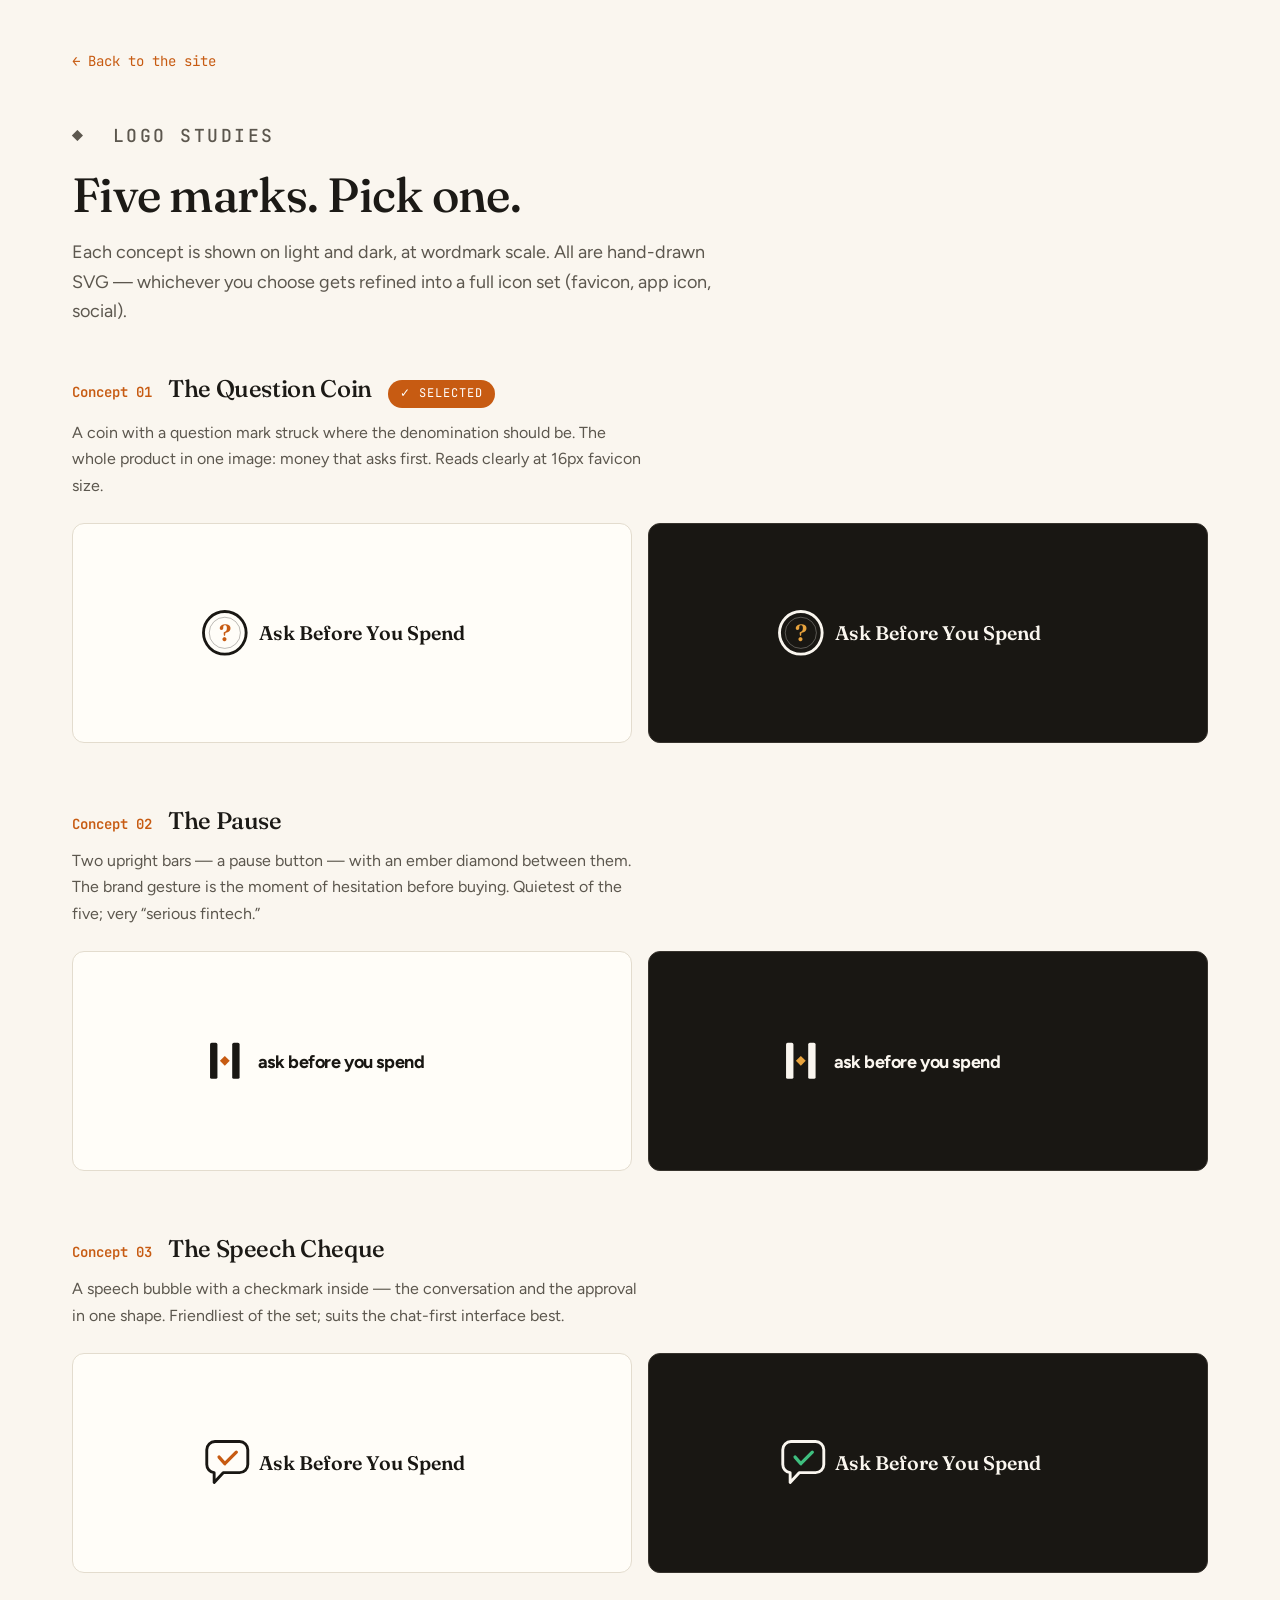
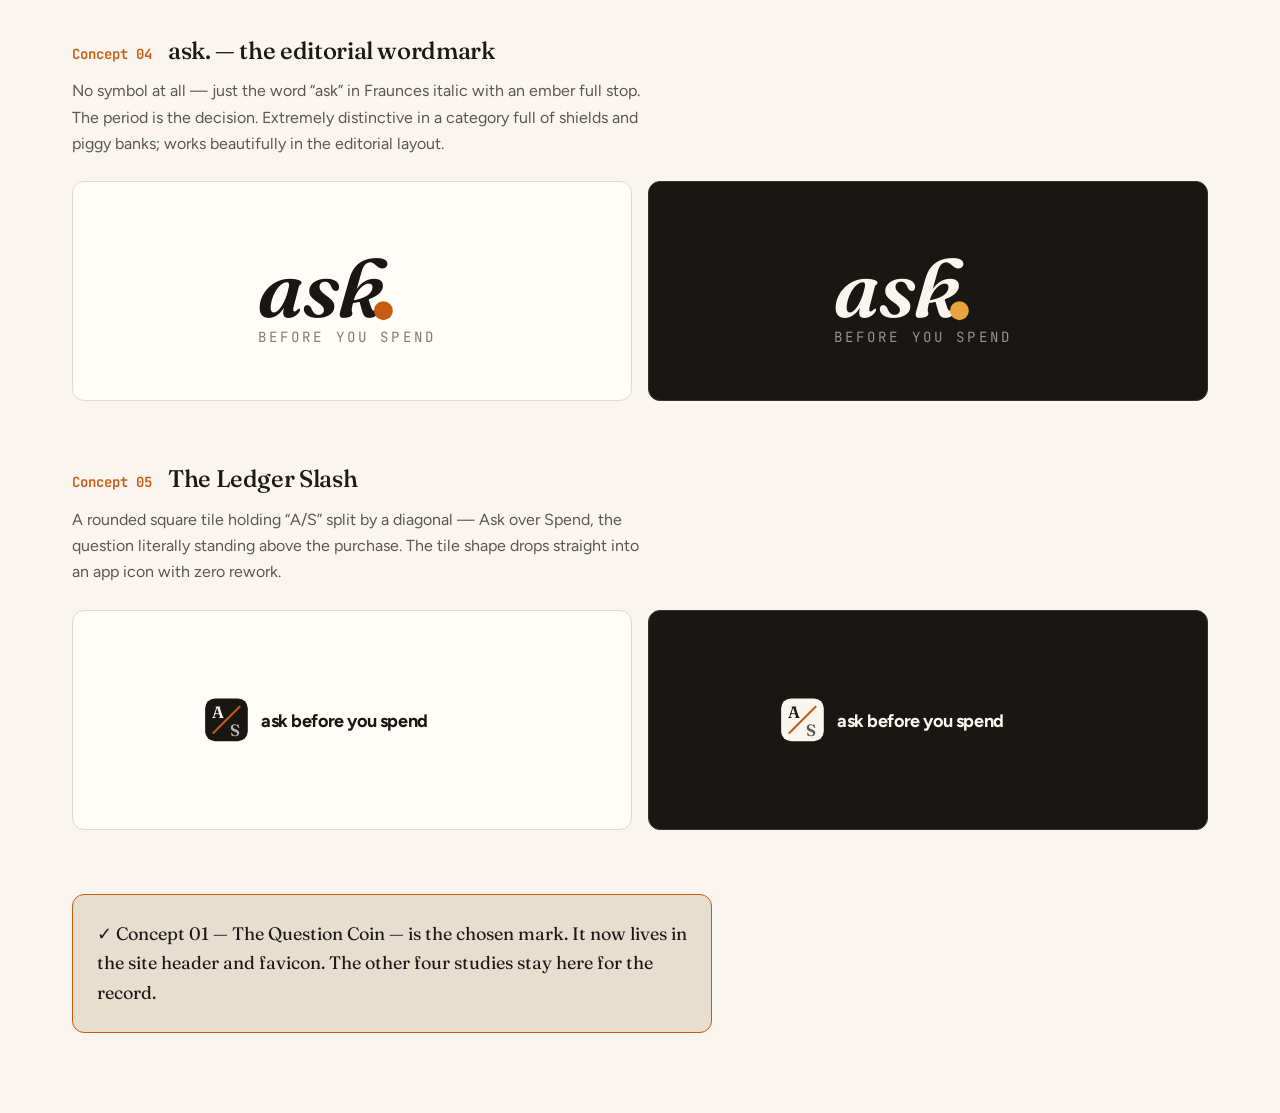
==== logos.html @ 17b13f68 "Initial release: Ask Before You Spend landing site - index.html: landing page with live 'Can I affor" ====
<!DOCTYPE html>
<html lang="en">
<head>
  <meta charset="UTF-8">
  <meta name="viewport" content="width=device-width, initial-scale=1.0">
  <title>Logo Studies — Ask Before You Spend</title>
  <meta name="description" content="Five logo concepts for Ask Before You Spend. Pick your favourite.">
  <link rel="icon" href="data:image/svg+xml,%3Csvg xmlns='http://www.w3.org/2000/svg' viewBox='0 0 32 32'%3E%3Ccircle cx='16' cy='16' r='15' fill='%23191713'/%3E%3Ccircle cx='16' cy='16' r='10.5' fill='none' stroke='%23FAF6EF' stroke-opacity='0.4'/%3E%3Ctext x='16' y='22.5' font-family='Georgia,serif' font-size='17' font-weight='600' fill='%23E8A33D' text-anchor='middle'%3E%3F%3C/text%3E%3C/svg%3E">
  <link rel="preconnect" href="https://fonts.googleapis.com">
  <link rel="preconnect" href="https://fonts.gstatic.com" crossorigin>
  <link href="https://fonts.googleapis.com/css2?family=Fraunces:opsz,wght@9..144,400;9..144,500;9..144,600&family=Figtree:wght@400;500;600;700&family=JetBrains+Mono:wght@400;500;600&display=swap" rel="stylesheet">
  <link rel="stylesheet" href="css/styles.css">
  <style>
    /* page-local styles for the logo sheet */
    .logo-page { padding: var(--space-12) 0 var(--space-20); }
    .logo-page-head { max-width: 640px; margin-bottom: var(--space-12); }
    .logo-page-head h1 { font-size: var(--text-4xl); margin-top: var(--space-4); }
    @media (min-width: 768px) { .logo-page-head h1 { font-size: var(--text-5xl); } }
    .logo-page-head p { color: var(--text-secondary); margin-top: var(--space-4); font-size: var(--text-lg); }

    .concept { margin-bottom: var(--space-16); }
    .concept-head {
      display: flex; align-items: baseline; gap: var(--space-4);
      margin-bottom: var(--space-3); flex-wrap: wrap;
    }
    .concept-num {
      font-family: var(--font-mono); font-size: var(--text-sm);
      color: var(--accent); font-weight: 600;
    }
    .concept-head h2 { font-size: var(--text-2xl); }
    .concept-why { color: var(--text-secondary); max-width: 58ch; margin-bottom: var(--space-6); }

    .tiles { display: grid; gap: var(--space-4); }
    @media (min-width: 700px) { .tiles { grid-template-columns: 1fr 1fr; } }
    .tile {
      border-radius: 12px; border: 1px solid var(--border);
      display: grid; place-items: center;
      min-height: 220px; padding: var(--space-8);
    }
    .tile-light { background: #FFFDF8; color: var(--ink); }
    .tile-dark  { background: var(--ink); color: var(--cream); border-color: var(--border-ink); }
    .tile svg { width: min(320px, 100%); height: auto; }

    .pick-note {
      background: var(--accent-soft); border: 1px solid var(--accent);
      border-radius: 12px; padding: var(--space-6);
      font-family: var(--font-display); font-size: var(--text-lg);
      max-width: 640px;
    }
    .back-link {
      display: inline-block; margin-bottom: var(--space-8);
      font-family: var(--font-mono); font-size: var(--text-sm);
      color: var(--accent); text-decoration: none;
    }
    .back-link:hover { text-decoration: underline; }
    .selected-badge {
      font-family: var(--font-mono); font-size: var(--text-xs);
      letter-spacing: 0.08em; text-transform: uppercase;
      background: var(--accent); color: #fff;
      padding: 4px 12px; border-radius: 999px;
    }
  </style>
</head>
<body>

  <main class="section-cream logo-page">
    <div class="container">
      <a class="back-link" href="index.html">← Back to the site</a>

      <header class="logo-page-head">
        <p class="eyebrow">◆&nbsp;&nbsp;Logo studies</p>
        <h1>Five marks. Pick one.</h1>
        <p>Each concept is shown on light and dark, at wordmark scale. All are hand-drawn SVG — whichever you choose gets refined into a full icon set (favicon, app icon, social).</p>
      </header>

      <!-- ================ CONCEPT 1 ================ -->
      <section class="concept">
        <div class="concept-head">
          <span class="concept-num">Concept 01</span>
          <h2>The Question Coin</h2>
          <span class="selected-badge">✓ Selected</span>
        </div>
        <p class="concept-why">A coin with a question mark struck where the denomination should be. The whole product in one image: money that asks first. Reads clearly at 16px favicon size.</p>
        <div class="tiles">
          <div class="tile tile-light">
            <svg viewBox="0 0 390 80" xmlns="http://www.w3.org/2000/svg" role="img" aria-label="Question Coin logo, light version">
              <circle cx="40" cy="40" r="26" fill="none" stroke="currentColor" stroke-width="3.5"/>
              <circle cx="40" cy="40" r="19" fill="none" stroke="currentColor" stroke-width="1" opacity="0.35"/>
              <text x="40" y="50" font-family="Fraunces, Georgia, serif" font-size="28" font-weight="600" fill="#C75B12" text-anchor="middle">?</text>
              <text x="82" y="49" font-family="Fraunces, Georgia, serif" font-size="24" font-weight="600" fill="currentColor">Ask Before You Spend</text>
            </svg>
          </div>
          <div class="tile tile-dark">
            <svg viewBox="0 0 390 80" xmlns="http://www.w3.org/2000/svg" role="img" aria-label="Question Coin logo, dark version">
              <circle cx="40" cy="40" r="26" fill="none" stroke="currentColor" stroke-width="3.5"/>
              <circle cx="40" cy="40" r="19" fill="none" stroke="currentColor" stroke-width="1" opacity="0.35"/>
              <text x="40" y="50" font-family="Fraunces, Georgia, serif" font-size="28" font-weight="600" fill="#E8A33D" text-anchor="middle">?</text>
              <text x="82" y="49" font-family="Fraunces, Georgia, serif" font-size="24" font-weight="600" fill="currentColor">Ask Before You Spend</text>
            </svg>
          </div>
        </div>
      </section>

      <!-- ================ CONCEPT 2 ================ -->
      <section class="concept">
        <div class="concept-head">
          <span class="concept-num">Concept 02</span>
          <h2>The Pause</h2>
        </div>
        <p class="concept-why">Two upright bars — a pause button — with an ember diamond between them. The brand gesture is the moment of hesitation before buying. Quietest of the five; very “serious fintech.”</p>
        <div class="tiles">
          <div class="tile tile-light">
            <svg viewBox="0 0 390 80" xmlns="http://www.w3.org/2000/svg" role="img" aria-label="Pause logo, light version">
              <rect x="22" y="18" width="9" height="44" rx="2" fill="currentColor"/>
              <rect x="49" y="18" width="9" height="44" rx="2" fill="currentColor"/>
              <path d="M40 34 L46 40 L40 46 L34 40 Z" fill="#C75B12"/>
              <text x="80" y="49" font-family="Figtree, sans-serif" font-size="22" font-weight="700" letter-spacing="-0.5" fill="currentColor">ask before you spend</text>
            </svg>
          </div>
          <div class="tile tile-dark">
            <svg viewBox="0 0 390 80" xmlns="http://www.w3.org/2000/svg" role="img" aria-label="Pause logo, dark version">
              <rect x="22" y="18" width="9" height="44" rx="2" fill="currentColor"/>
              <rect x="49" y="18" width="9" height="44" rx="2" fill="currentColor"/>
              <path d="M40 34 L46 40 L40 46 L34 40 Z" fill="#E8A33D"/>
              <text x="80" y="49" font-family="Figtree, sans-serif" font-size="22" font-weight="700" letter-spacing="-0.5" fill="currentColor">ask before you spend</text>
            </svg>
          </div>
        </div>
      </section>

      <!-- ================ CONCEPT 3 ================ -->
      <section class="concept">
        <div class="concept-head">
          <span class="concept-num">Concept 03</span>
          <h2>The Speech Cheque</h2>
        </div>
        <p class="concept-why">A speech bubble with a checkmark inside — the conversation and the approval in one shape. Friendliest of the set; suits the chat-first interface best.</p>
        <div class="tiles">
          <div class="tile tile-light">
            <svg viewBox="0 0 390 80" xmlns="http://www.w3.org/2000/svg" role="img" aria-label="Speech Cheque logo, light version">
              <path d="M18 24 a10 10 0 0 1 10-10 h30 a10 10 0 0 1 10 10 v18 a10 10 0 0 1 -10 10 h-20 l-11 12 v-12 h0 a10 10 0 0 1 -9-10 z" fill="none" stroke="currentColor" stroke-width="3.5" stroke-linejoin="round"/>
              <path d="M33 33 l7 8 l14 -14" fill="none" stroke="#C75B12" stroke-width="4" stroke-linecap="round" stroke-linejoin="round"/>
              <text x="82" y="49" font-family="Fraunces, Georgia, serif" font-size="24" font-weight="600" fill="currentColor">Ask Before You Spend</text>
            </svg>
          </div>
          <div class="tile tile-dark">
            <svg viewBox="0 0 390 80" xmlns="http://www.w3.org/2000/svg" role="img" aria-label="Speech Cheque logo, dark version">
              <path d="M18 24 a10 10 0 0 1 10-10 h30 a10 10 0 0 1 10 10 v18 a10 10 0 0 1 -10 10 h-20 l-11 12 v-12 h0 a10 10 0 0 1 -9-10 z" fill="none" stroke="currentColor" stroke-width="3.5" stroke-linejoin="round"/>
              <path d="M33 33 l7 8 l14 -14" fill="none" stroke="#3FBF7F" stroke-width="4" stroke-linecap="round" stroke-linejoin="round"/>
              <text x="82" y="49" font-family="Fraunces, Georgia, serif" font-size="24" font-weight="600" fill="currentColor">Ask Before You Spend</text>
            </svg>
          </div>
        </div>
      </section>

      <!-- ================ CONCEPT 4 ================ -->
      <section class="concept">
        <div class="concept-head">
          <span class="concept-num">Concept 04</span>
          <h2>ask. — the editorial wordmark</h2>
        </div>
        <p class="concept-why">No symbol at all — just the word “ask” in Fraunces italic with an ember full stop. The period is the decision. Extremely distinctive in a category full of shields and piggy banks; works beautifully in the editorial layout.</p>
        <div class="tiles">
          <div class="tile tile-light">
            <svg viewBox="95 0 140 80" style="width:min(220px,100%)" xmlns="http://www.w3.org/2000/svg" role="img" aria-label="ask. wordmark, light version">
              <text x="105" y="56" font-family="Fraunces, Georgia, serif" font-size="52" font-weight="600" font-style="italic" fill="currentColor">ask</text>
              <circle cx="185" cy="52" r="6" fill="#C75B12"/>
              <text x="105" y="72" font-family="JetBrains Mono, monospace" font-size="9" letter-spacing="2" fill="currentColor" opacity="0.55">BEFORE YOU SPEND</text>
            </svg>
          </div>
          <div class="tile tile-dark">
            <svg viewBox="95 0 140 80" style="width:min(220px,100%)" xmlns="http://www.w3.org/2000/svg" role="img" aria-label="ask. wordmark, dark version">
              <text x="105" y="56" font-family="Fraunces, Georgia, serif" font-size="52" font-weight="600" font-style="italic" fill="currentColor">ask</text>
              <circle cx="185" cy="52" r="6" fill="#E8A33D"/>
              <text x="105" y="72" font-family="JetBrains Mono, monospace" font-size="9" letter-spacing="2" fill="currentColor" opacity="0.55">BEFORE YOU SPEND</text>
            </svg>
          </div>
        </div>
      </section>

      <!-- ================ CONCEPT 5 ================ -->
      <section class="concept">
        <div class="concept-head">
          <span class="concept-num">Concept 05</span>
          <h2>The Ledger Slash</h2>
        </div>
        <p class="concept-why">A rounded square tile holding “A/S” split by a diagonal — Ask over Spend, the question literally standing above the purchase. The tile shape drops straight into an app icon with zero rework.</p>
        <div class="tiles">
          <div class="tile tile-light">
            <svg viewBox="0 0 390 80" xmlns="http://www.w3.org/2000/svg" role="img" aria-label="Ledger Slash logo, light version">
              <rect x="16" y="14" width="52" height="52" rx="12" fill="currentColor"/>
              <text x="32" y="38" font-family="Fraunces, Georgia, serif" font-size="20" font-weight="600" fill="#FAF6EF" text-anchor="middle">A</text>
              <line x1="26" y1="56" x2="58" y2="24" stroke="#C75B12" stroke-width="2.5" stroke-linecap="round"/>
              <text x="52" y="60" font-family="Fraunces, Georgia, serif" font-size="20" font-weight="600" fill="#FAF6EF" text-anchor="middle" opacity="0.7">S</text>
              <text x="84" y="49" font-family="Figtree, sans-serif" font-size="22" font-weight="700" letter-spacing="-0.5" fill="currentColor">ask before you spend</text>
            </svg>
          </div>
          <div class="tile tile-dark">
            <svg viewBox="0 0 390 80" xmlns="http://www.w3.org/2000/svg" role="img" aria-label="Ledger Slash logo, dark version">
              <rect x="16" y="14" width="52" height="52" rx="12" fill="#FAF6EF"/>
              <text x="32" y="38" font-family="Fraunces, Georgia, serif" font-size="20" font-weight="600" fill="#191713" text-anchor="middle">A</text>
              <line x1="26" y1="56" x2="58" y2="24" stroke="#C75B12" stroke-width="2.5" stroke-linecap="round"/>
              <text x="52" y="60" font-family="Fraunces, Georgia, serif" font-size="20" font-weight="600" fill="#191713" text-anchor="middle" opacity="0.7">S</text>
              <text x="84" y="49" font-family="Figtree, sans-serif" font-size="22" font-weight="700" letter-spacing="-0.5" fill="currentColor">ask before you spend</text>
            </svg>
          </div>
        </div>
      </section>

      <p class="pick-note">✓ Concept 01 — The Question Coin — is the chosen mark. It now lives in the site header and favicon. The other four studies stay here for the record.</p>
    </div>
  </main>

</body>
</html>
---- css/styles.css ----
/* ================================================================
   ASK BEFORE YOU SPEND — design system
   Editorial finance: cream + ink + one ember accent.
   Fraunces (display) · Figtree (body) · JetBrains Mono (money)
   ================================================================ */

:root {
  /* palette */
  --ink: #191713;
  --ink-soft: #262320;
  --cream: #FAF6EF;
  --cream-raised: #F3EDE2;
  --accent: #C75B12;          /* ember — the single brand accent */
  --accent-soft: #E8DECF;
  --text-primary: #1C1A16;
  --text-secondary: #5C574E;
  --text-muted: #8A8478;
  --text-on-ink: #F2EDE3;
  --text-on-ink-dim: #B8B1A4;
  --border: #E3DCCE;
  --border-ink: #37332D;
  --success: #1E7A4C;
  --success-bright: #3FBF7F;
  --warning: #D97706;
  --danger: #C0392B;

  /* type scale */
  --text-xs: 0.75rem;
  --text-sm: 0.875rem;
  --text-base: 1rem;
  --text-lg: 1.125rem;
  --text-xl: 1.25rem;
  --text-2xl: 1.5rem;
  --text-3xl: 1.875rem;
  --text-4xl: 2.25rem;
  --text-5xl: 3rem;
  --text-6xl: 3.75rem;

  /* spacing */
  --space-1: 0.25rem; --space-2: 0.5rem; --space-3: 0.75rem;
  --space-4: 1rem;    --space-5: 1.25rem; --space-6: 1.5rem;
  --space-8: 2rem;    --space-10: 2.5rem; --space-12: 3rem;
  --space-16: 4rem;   --space-20: 5rem;   --space-24: 6rem;

  /* fonts */
  --font-display: "Fraunces", Georgia, serif;
  --font-body: "Figtree", -apple-system, "Segoe UI", sans-serif;
  --font-mono: "JetBrains Mono", "SF Mono", monospace;
}

* { box-sizing: border-box; margin: 0; padding: 0; }

html { scroll-behavior: smooth; }

body {
  font-family: var(--font-body);
  font-size: var(--text-base);
  line-height: 1.65;
  color: var(--text-primary);
  background: var(--cream);
  -webkit-font-smoothing: antialiased;
}

img, svg { display: block; max-width: 100%; }

a { color: inherit; }

.container {
  max-width: 1200px;
  margin: 0 auto;
  padding-inline: var(--space-4);
}
@media (min-width: 768px) { .container { padding-inline: var(--space-8); } }

/* ---------- type ---------- */
h1, h2, h3 {
  font-family: var(--font-display);
  font-weight: 500;
  line-height: 1.15;
  letter-spacing: -0.015em;
}
h1 { font-size: var(--text-5xl); }
h2 { font-size: var(--text-3xl); }
h3 { font-size: var(--text-xl); font-weight: 600; }
@media (min-width: 768px) {
  h1 { font-size: var(--text-6xl); }
  h2 { font-size: var(--text-4xl); }
}

.eyebrow {
  font-family: var(--font-mono);
  font-size: var(--text-xs);
  font-weight: 500;
  letter-spacing: 0.14em;
  text-transform: uppercase;
  color: var(--accent);
}

.kicker {
  font-family: var(--font-mono);
  font-size: var(--text-sm);
  letter-spacing: 0.08em;
  text-transform: uppercase;
  color: var(--accent);
  margin-bottom: var(--space-4);
}
.kicker-light { color: #E89A5B; }

.lede {
  font-size: var(--text-lg);
  color: var(--text-secondary);
  max-width: 46ch;
  margin-top: var(--space-5);
}
.lede-light { color: var(--text-on-ink-dim); }

/* ---------- buttons ---------- */
.btn {
  display: inline-block;
  padding: 14px 28px;
  border-radius: 8px;
  font-family: var(--font-body);
  font-weight: 600;
  font-size: var(--text-base);
  text-decoration: none;
  border: none;
  cursor: pointer;
  transition: background 0.15s ease, transform 0.1s ease, color 0.15s ease;
}
.btn-light { background: var(--cream); color: var(--ink); }
.btn-light:hover { background: #fff; transform: translateY(-1px); }
.btn-ghost {
  background: transparent;
  color: var(--text-on-ink);
  border: 1.5px solid var(--border-ink);
  padding: 13px 27px;
}
.btn-ghost:hover { border-color: var(--text-on-ink-dim); }
.btn-lg { padding: 16px 36px; font-size: var(--text-lg); }
.btn:focus-visible, a:focus-visible, button:focus-visible {
  outline: 2px solid var(--accent);
  outline-offset: 2px;
}

/* ---------- header ---------- */
.site-header {
  position: sticky;
  top: 0;
  z-index: 50;
  background: var(--ink);
  border-bottom: 1px solid var(--border-ink);
}
.header-inner {
  display: flex;
  align-items: center;
  justify-content: space-between;
  min-height: 64px;
}
.brand {
  display: flex;
  align-items: center;
  gap: var(--space-3);
  text-decoration: none;
  color: var(--cream);
}
.brand-mark { width: 30px; height: 30px; color: var(--cream); }
.brand-name {
  font-family: var(--font-display);
  font-size: var(--text-lg);
  font-weight: 600;
  letter-spacing: -0.01em;
}
.site-nav { display: none; }
.site-nav a {
  color: var(--text-on-ink-dim);
  text-decoration: none;
  font-size: var(--text-sm);
  font-weight: 500;
  transition: color 0.15s ease;
}
.site-nav a:hover { color: var(--text-on-ink); }
.site-nav .nav-cta {
  color: var(--ink);
  background: var(--cream);
  padding: 9px 18px;
  border-radius: 7px;
  font-weight: 600;
}
.site-nav .nav-cta:hover { background: #fff; color: var(--ink); }

.nav-toggle {
  display: flex;
  flex-direction: column;
  justify-content: center;
  gap: 6px;
  width: 44px;
  height: 44px;
  background: none;
  border: none;
  cursor: pointer;
  align-items: center;
}
.nav-toggle span {
  display: block;
  width: 22px;
  height: 2px;
  background: var(--cream);
  transition: transform 0.2s ease;
}
.nav-toggle[aria-expanded="true"] span:first-child { transform: translateY(4px) rotate(45deg); }
.nav-toggle[aria-expanded="true"] span:last-child { transform: translateY(-4px) rotate(-45deg); }

@media (max-width: 899px) {
  .site-nav.is-open {
    display: flex;
    flex-direction: column;
    position: absolute;
    top: 64px;
    left: 0;
    right: 0;
    background: var(--ink);
    border-bottom: 1px solid var(--border-ink);
    padding: var(--space-6) var(--space-4) var(--space-8);
    gap: var(--space-5);
  }
  .site-nav.is-open a { font-size: var(--text-lg); }
  .site-nav.is-open .nav-cta { text-align: center; }
}
@media (min-width: 900px) {
  .site-nav { display: flex; align-items: center; gap: var(--space-8); }
  .nav-toggle { display: none; }
}

/* ---------- hero ---------- */
.hero {
  background: var(--ink);
  color: var(--text-on-ink);
  padding: var(--space-16) 0 var(--space-20);
  position: relative;
  overflow: hidden;
}
/* faint grain so the ink doesn't feel flat */
.hero::after, .section-ink::after {
  content: "";
  position: absolute;
  inset: 0;
  pointer-events: none;
  opacity: 0.35;
  background-image: url("data:image/svg+xml,%3Csvg xmlns='http://www.w3.org/2000/svg' width='120' height='120'%3E%3Cfilter id='n'%3E%3CfeTurbulence type='fractalNoise' baseFrequency='0.9' numOctaves='2'/%3E%3CfeColorMatrix values='0 0 0 0 0 0 0 0 0 0 0 0 0 0 0 0 0 0 0.04 0'/%3E%3C/filter%3E%3Crect width='120' height='120' filter='url(%23n)'/%3E%3C/svg%3E");
}
.hero-grid {
  position: relative;
  z-index: 1;
  display: grid;
  gap: var(--space-12);
}
@media (min-width: 980px) {
  .hero { padding: var(--space-24) 0; }
  .hero-grid { grid-template-columns: 1.05fr 0.95fr; align-items: center; gap: var(--space-16); }
}
.hero h1 { color: var(--cream); margin-top: var(--space-5); }
.hero-sub {
  font-size: var(--text-lg);
  color: var(--text-on-ink-dim);
  max-width: 44ch;
  margin-top: var(--space-6);
}
.hero-sub em {
  font-family: var(--font-display);
  color: var(--cream);
  font-style: italic;
}
.hero-actions {
  display: flex;
  flex-wrap: wrap;
  gap: var(--space-4);
  margin-top: var(--space-8);
}
@media (max-width: 479px) {
  .hero-actions .btn { width: 100%; text-align: center; }
}

/* ---------- chat demo ---------- */
.chat-panel {
  background: var(--ink-soft);
  border: 1px solid var(--border-ink);
  border-radius: 16px;
  overflow: hidden;
  box-shadow: 0 1px 3px rgba(0,0,0,0.2), 0 16px 40px rgba(0,0,0,0.25);
}
.chat-titlebar {
  display: flex;
  align-items: center;
  gap: var(--space-3);
  padding: var(--space-4) var(--space-5);
  border-bottom: 1px solid var(--border-ink);
  font-family: var(--font-mono);
  font-size: var(--text-sm);
  color: var(--text-on-ink-dim);
}
.chat-dot {
  width: 8px; height: 8px;
  border-radius: 50%;
  background: var(--success-bright);
  flex-shrink: 0;
}
.chat-payday { margin-left: auto; font-size: var(--text-xs); color: var(--text-muted); }

.chat-scenarios {
  display: flex;
  flex-wrap: wrap;
  gap: var(--space-2);
  padding: var(--space-4) var(--space-5) 0;
}
.chip {
  font-family: var(--font-mono);
  font-size: var(--text-xs);
  padding: 8px 14px;
  min-height: 34px;
  border-radius: 999px;
  border: 1px solid var(--border-ink);
  background: transparent;
  color: var(--text-on-ink-dim);
  cursor: pointer;
  transition: all 0.15s ease;
}
.chip:hover { color: var(--text-on-ink); border-color: var(--text-muted); }
.chip.is-active {
  background: var(--accent);
  border-color: var(--accent);
  color: #fff;
}

.chat-body {
  padding: var(--space-5);
  min-height: 320px;
  display: flex;
  flex-direction: column;
  gap: var(--space-4);
}
.msg { max-width: 92%; }
.msg-user {
  align-self: flex-end;
  background: var(--cream);
  color: var(--ink);
  padding: var(--space-3) var(--space-4);
  border-radius: 14px 14px 4px 14px;
  font-weight: 500;
  font-size: var(--text-sm);
}
.msg-user .caret {
  display: inline-block;
  width: 2px; height: 1em;
  background: var(--accent);
  vertical-align: text-bottom;
  animation: blink 0.8s steps(1) infinite;
}
@keyframes blink { 50% { opacity: 0; } }

.msg-ai {
  align-self: flex-start;
  background: rgba(250, 246, 239, 0.05);
  border: 1px solid var(--border-ink);
  border-radius: 14px 14px 14px 4px;
  padding: var(--space-4) var(--space-5);
  width: 100%;
}
.verdict {
  font-family: var(--font-display);
  font-size: var(--text-xl);
  font-weight: 600;
  margin-bottom: var(--space-3);
}
.verdict-yes { color: var(--success-bright); }
.verdict-wait { color: #E8A33D; }
.math-rows { list-style: none; margin: 0 0 var(--space-3); }
.math-rows li {
  display: flex;
  justify-content: space-between;
  gap: var(--space-4);
  font-size: var(--text-sm);
  color: var(--text-on-ink-dim);
  padding: 5px 0;
  border-bottom: 1px dashed var(--border-ink);
}
.math-rows li:last-child { border-bottom: none; }
.math-rows .amt { font-family: var(--font-mono); color: var(--text-on-ink); white-space: nowrap; }
.math-rows .row-total { font-weight: 600; }
.math-rows .row-total .amt { color: var(--success-bright); }
.math-rows .row-total .amt.amt-neg { color: #E8A33D; }
.math-rows .amt-neg { color: #D98E6B; }
.ai-note { font-size: var(--text-sm); color: var(--text-on-ink-dim); }

.msg-enter { animation: rise 0.45s ease both; }
@keyframes rise {
  from { opacity: 0; transform: translateY(8px); }
  to { opacity: 1; transform: none; }
}
.thinking { display: inline-flex; gap: 5px; padding: var(--space-2) 0; }
.thinking span {
  width: 6px; height: 6px;
  border-radius: 50%;
  background: var(--text-muted);
  animation: pulse 1s ease infinite;
}
.thinking span:nth-child(2) { animation-delay: 0.15s; }
.thinking span:nth-child(3) { animation-delay: 0.3s; }
@keyframes pulse { 50% { opacity: 0.25; transform: translateY(-2px); } }

/* ---------- sections ---------- */
.section { padding: var(--space-16) 0; position: relative; }
@media (min-width: 768px) { .section { padding: var(--space-24) 0; } }
.section-tight { padding-top: 0; }
@media (min-width: 768px) { .section-tight { padding-top: 0; } }
.section-cream { background: var(--cream); }
.section-ink {
  background: var(--ink);
  color: var(--text-on-ink);
  overflow: hidden;
}
.section-ink h2 { color: var(--cream); }

/* ---------- the flip (numbered editorial list) ---------- */
.split { display: grid; gap: var(--space-12); }
@media (min-width: 900px) {
  .split { grid-template-columns: 0.9fr 1.1fr; gap: var(--space-20); align-items: start; }
}
.split-lead h2 { max-width: 14ch; }
.num-list { list-style: none; }
.num-list li {
  display: flex;
  gap: var(--space-5);
  padding: var(--space-6) 0;
  border-bottom: 1px solid var(--border);
}
.num-list li:first-child { padding-top: 0; }
.num-list li:last-child { border-bottom: none; }
.num-badge {
  flex-shrink: 0;
  width: 44px; height: 44px;
  border: 1px solid var(--accent);
  border-radius: 50%;
  display: grid;
  place-items: center;
  font-family: var(--font-mono);
  font-size: var(--text-sm);
  font-weight: 600;
  color: var(--accent);
  transform: rotate(-4deg);
}
.num-list h3 { margin-bottom: var(--space-2); }
.num-list p { color: var(--text-secondary); max-width: 52ch; }

/* ---------- what you can ask ---------- */
.q-head { margin-bottom: var(--space-10); }
.q-head h2 { max-width: 22ch; }
.q-grid {
  list-style: none;
  display: grid;
  gap: var(--space-4);
}
@media (min-width: 700px) { .q-grid { grid-template-columns: 1fr 1fr; } }
.q-item {
  display: flex;
  align-items: center;
  gap: var(--space-4);
  background: #FFFDF8;
  border: 1px solid var(--border);
  border-radius: 12px;
  padding: var(--space-5) var(--space-6);
  font-family: var(--font-display);
  font-size: var(--text-lg);
  font-weight: 500;
  box-shadow: 0 1px 3px rgba(0,0,0,0.04), 0 4px 12px rgba(0,0,0,0.03);
  transition: transform 0.15s ease, border-color 0.15s ease;
}
.q-item:hover { transform: translateY(-2px); border-color: var(--accent); }
.q-mark {
  flex-shrink: 0;
  width: 34px; height: 34px;
  border-radius: 50%;
  background: var(--accent-soft);
  color: var(--accent);
  display: grid;
  place-items: center;
  font-weight: 600;
  font-family: var(--font-display);
}

/* ---------- app section + bank theming ---------- */
.app-head {
  position: relative;
  z-index: 1;
  display: grid;
  gap: var(--space-8);
  margin-bottom: var(--space-12);
}
@media (min-width: 980px) {
  .app-head { grid-template-columns: 1fr auto; align-items: end; }
}
.app-head h2 { max-width: 15ch; }
.bank-switch {
  display: flex;
  flex-wrap: wrap;
  gap: var(--space-2);
  max-width: 420px;
}
.bank-chip {
  font-family: var(--font-body);
  font-size: var(--text-sm);
  font-weight: 500;
  padding: 9px 16px;
  min-height: 40px;
  border-radius: 999px;
  border: 1px solid var(--border-ink);
  background: transparent;
  color: var(--text-on-ink-dim);
  cursor: pointer;
  transition: all 0.15s ease;
}
.bank-chip:hover { color: var(--text-on-ink); border-color: var(--text-muted); }
.bank-chip.is-active {
  background: var(--cream);
  border-color: var(--cream);
  color: var(--ink);
  font-weight: 600;
}

/* the mock app window — bank vars scoped here */
.app-mock {
  --brand: #1A2B4A;
  --brand-accent: #B08D2E;
  position: relative;
  z-index: 1;
  background: #FFFDF8;
  color: var(--text-primary);
  border-radius: 16px;
  overflow: hidden;
  box-shadow: 0 2px 6px rgba(0,0,0,0.25), 0 24px 60px rgba(0,0,0,0.35);
  transition: --brand 0.3s;
}
.app-mock[data-bank="rbc"]       { --brand: #003168; --brand-accent: #FFBE00; }
.app-mock[data-bank="td"]        { --brand: #00A650; --brand-accent: #1A1A1A; }
.app-mock[data-bank="bmo"]       { --brand: #0079C1; --brand-accent: #003A5C; }
.app-mock[data-bank="scotia"]    { --brand: #EC111A; --brand-accent: #1A1A1A; }
.app-mock[data-bank="tangerine"] { --brand: #FF6600; --brand-accent: #1A1A1A; }
.app-mock[data-bank="chase"]     { --brand: #117ACA; --brand-accent: #1A1A1A; }
.app-mock[data-bank="cibc"]      { --brand: #C41F3E; --brand-accent: #6E2585; } /* purple is CIBC brand — the one sanctioned exception */

.mock-topbar {
  display: flex;
  align-items: center;
  gap: var(--space-3);
  padding: var(--space-4) var(--space-6);
  border-bottom: 1px solid var(--border);
  background: color-mix(in srgb, var(--brand) 4%, #FFFDF8);
  transition: background 0.35s ease;
}
.mock-brandbar {
  width: 26px; height: 26px;
  border-radius: 6px;
  background: var(--brand);
  position: relative;
  transition: background 0.35s ease;
}
.mock-brandbar::after {
  content: "";
  position: absolute;
  right: 4px; bottom: 4px;
  width: 7px; height: 7px;
  border-radius: 2px;
  background: var(--brand-accent);
  transition: background 0.35s ease;
}
.mock-bank { font-weight: 700; font-size: var(--text-sm); }
.mock-account {
  margin-left: auto;
  font-family: var(--font-mono);
  font-size: var(--text-xs);
  color: var(--text-muted);
}

.mock-grid {
  display: grid;
  gap: var(--space-4);
  padding: var(--space-5);
}
@media (min-width: 900px) {
  .mock-grid {
    grid-template-columns: 1.2fr 1fr 1fr;
    gap: var(--space-5);
    padding: var(--space-6);
  }
}
.mock-card {
  background: var(--cream);
  border: 1px solid var(--border);
  border-radius: 12px;
  padding: var(--space-6);
}
.mock-card-title {
  font-size: var(--text-sm);
  font-weight: 600;
  color: var(--text-secondary);
  margin-bottom: var(--space-4);
}
.balance-label {
  font-size: var(--text-sm);
  color: var(--text-muted);
  text-transform: uppercase;
  letter-spacing: 0.05em;
  font-weight: 500;
}
.balance-amount {
  font-family: var(--font-mono);
  font-size: var(--text-4xl);
  font-weight: 600;
  letter-spacing: -0.02em;
  margin: var(--space-2) 0 var(--space-3);
}
.amount-safe { color: var(--success); }
.mock-note { font-size: var(--text-sm); color: var(--text-muted); }
.mock-note strong { font-family: var(--font-mono); font-weight: 500; color: var(--text-secondary); }
.mock-cta {
  margin-top: var(--space-5);
  background: var(--brand);
  color: #fff;
  width: 100%;
  transition: background 0.35s ease, transform 0.1s ease;
}
.mock-cta:hover { transform: translateY(-1px); }

.bill-list { list-style: none; }
.bill-list li {
  display: flex;
  align-items: baseline;
  gap: var(--space-3);
  padding: var(--space-2) 0;
  border-bottom: 1px dashed var(--border);
  font-size: var(--text-sm);
}
.bill-list li:last-child { border-bottom: none; }
.bill-date {
  margin-left: auto;
  font-family: var(--font-mono);
  font-size: var(--text-xs);
  color: var(--text-muted);
}
.bill-amt { font-family: var(--font-mono); font-weight: 500; min-width: 72px; text-align: right; }

.goal-figures { margin-bottom: var(--space-3); }
.goal-now { font-family: var(--font-mono); font-size: var(--text-2xl); font-weight: 600; }
.goal-of { font-family: var(--font-mono); font-size: var(--text-sm); color: var(--text-muted); }
.goal-bar {
  height: 8px;
  border-radius: 999px;
  background: var(--accent-soft);
  overflow: hidden;
  margin-bottom: var(--space-3);
}
.goal-fill {
  display: block;
  height: 100%;
  border-radius: 999px;
  background: var(--brand);
  transition: background 0.35s ease, width 0.6s ease;
}

/* ---------- roadmap ---------- */
.stages { display: grid; gap: var(--space-6); }
@media (min-width: 820px) { .stages { grid-template-columns: repeat(3, 1fr); gap: var(--space-8); } }
.stage {
  border-top: 2px solid var(--ink);
  padding-top: var(--space-6);
}
.stage-tag {
  font-family: var(--font-mono);
  font-size: var(--text-xs);
  text-transform: uppercase;
  letter-spacing: 0.1em;
  color: var(--text-muted);
  margin-bottom: var(--space-4);
}
.stage-now { color: var(--accent); font-weight: 600; }
.stage h3 {
  display: flex;
  align-items: center;
  gap: var(--space-3);
  margin-bottom: var(--space-3);
}
.stage-num {
  font-family: var(--font-mono);
  font-size: var(--text-sm);
  width: 32px; height: 32px;
  border-radius: 50%;
  background: var(--ink);
  color: var(--cream);
  display: grid;
  place-items: center;
  flex-shrink: 0;
}
.stage p { color: var(--text-secondary); }

/* ---------- cta ---------- */
.cta-inner {
  position: relative;
  z-index: 1;
  text-align: center;
  max-width: 720px;
}
.cta h2 { font-size: var(--text-4xl); }
@media (min-width: 768px) { .cta h2 { font-size: var(--text-5xl); } }
.cta .lede { margin: var(--space-5) auto var(--space-8); }
@media (max-width: 479px) { .cta .btn { width: 100%; } }

/* ---------- footer ---------- */
.site-footer {
  background: var(--cream);
  border-top: 1px solid var(--border);
  padding: var(--space-8) 0;
}
.footer-inner {
  display: flex;
  flex-direction: column;
  gap: var(--space-4);
  font-size: var(--text-sm);
  color: var(--text-muted);
}
.footer-tag { font-family: var(--font-display); font-style: italic; color: var(--text-secondary); }
.footer-inner nav { display: flex; gap: var(--space-6); }
.footer-inner nav a { color: var(--text-secondary); text-decoration: none; }
.footer-inner nav a:hover { color: var(--accent); }
@media (min-width: 768px) {
  .footer-inner { flex-direction: row; align-items: center; justify-content: space-between; }
}

/* ---------- reveals ---------- */
.reveal { opacity: 0; transform: translateY(16px); transition: opacity 0.6s ease, transform 0.6s ease; }
.reveal.in { opacity: 1; transform: none; }
.d1 { transition-delay: 0.12s; }
.d2 { transition-delay: 0.24s; }
.d3 { transition-delay: 0.36s; }

@media (prefers-reduced-motion: reduce) {
  html { scroll-behavior: auto; }
  .reveal { opacity: 1; transform: none; transition: none; }
  .msg-enter, .thinking span, .msg-user .caret { animation: none; }
}
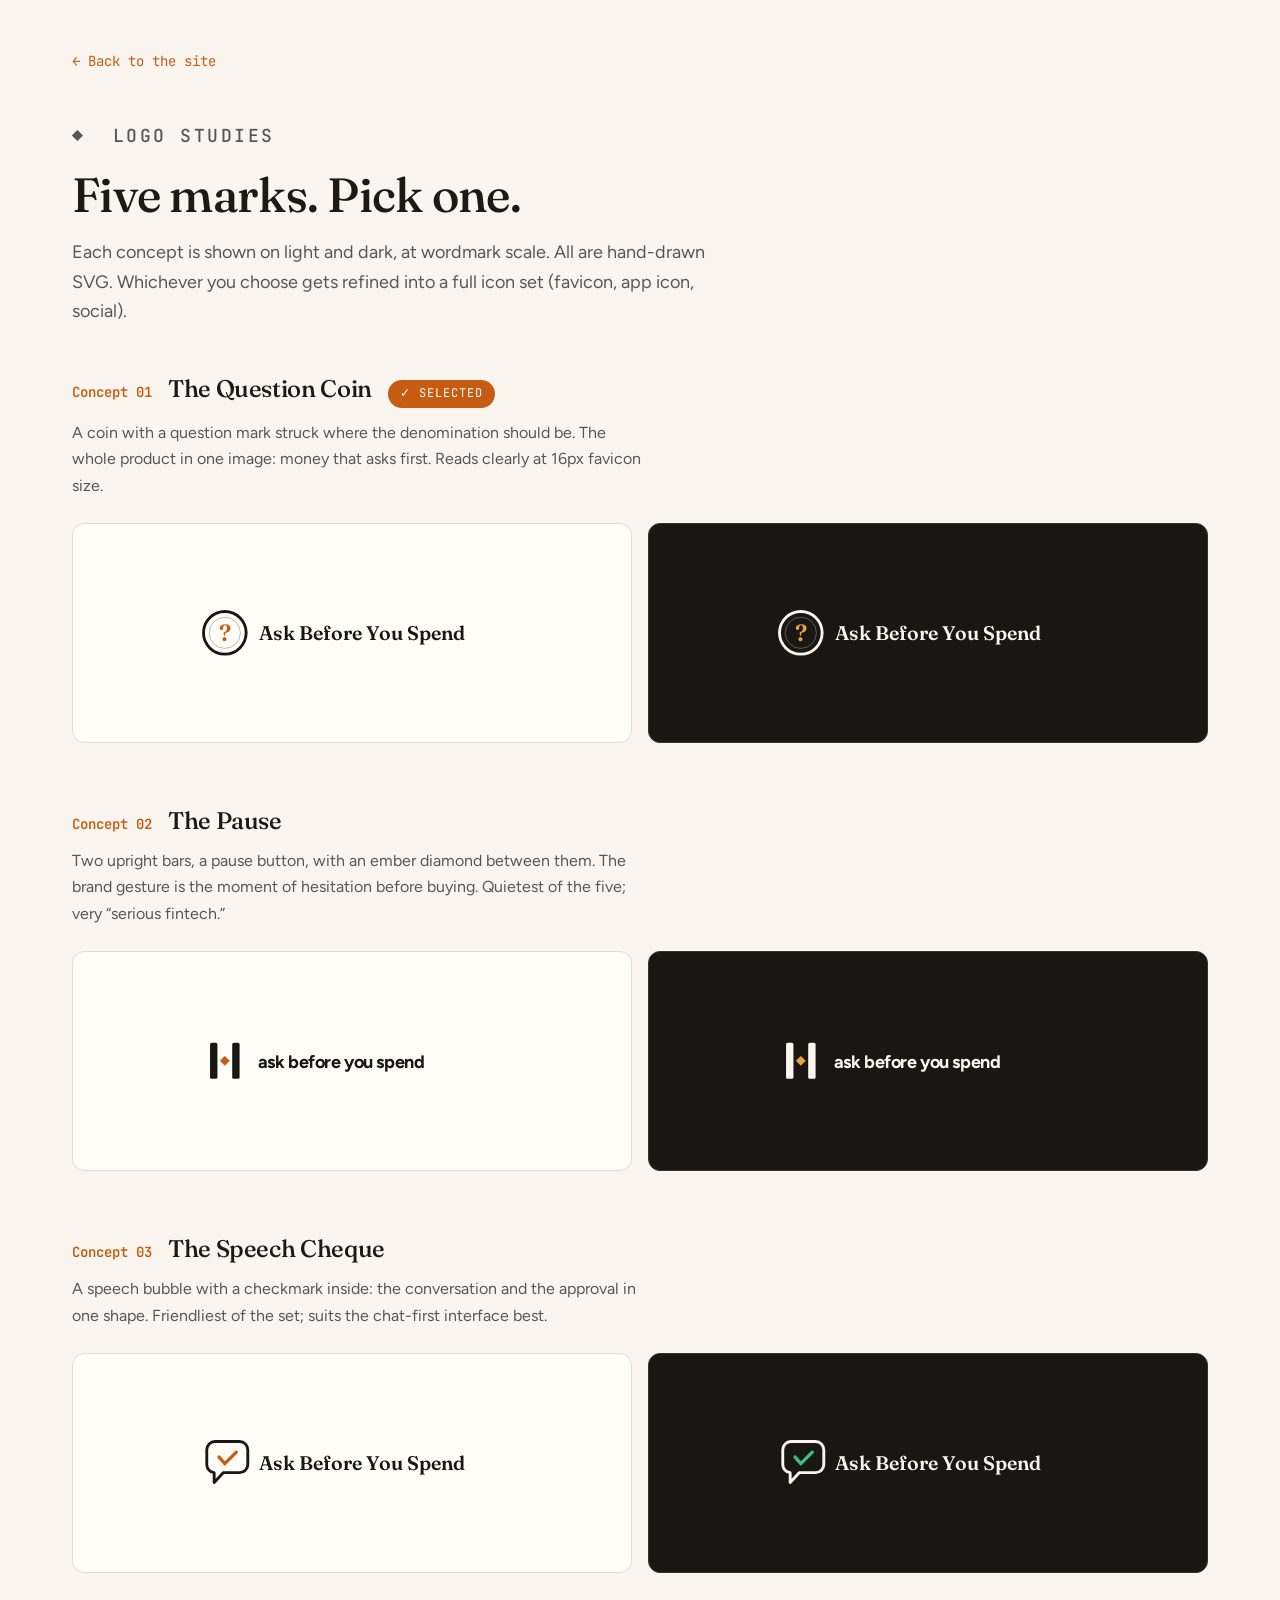
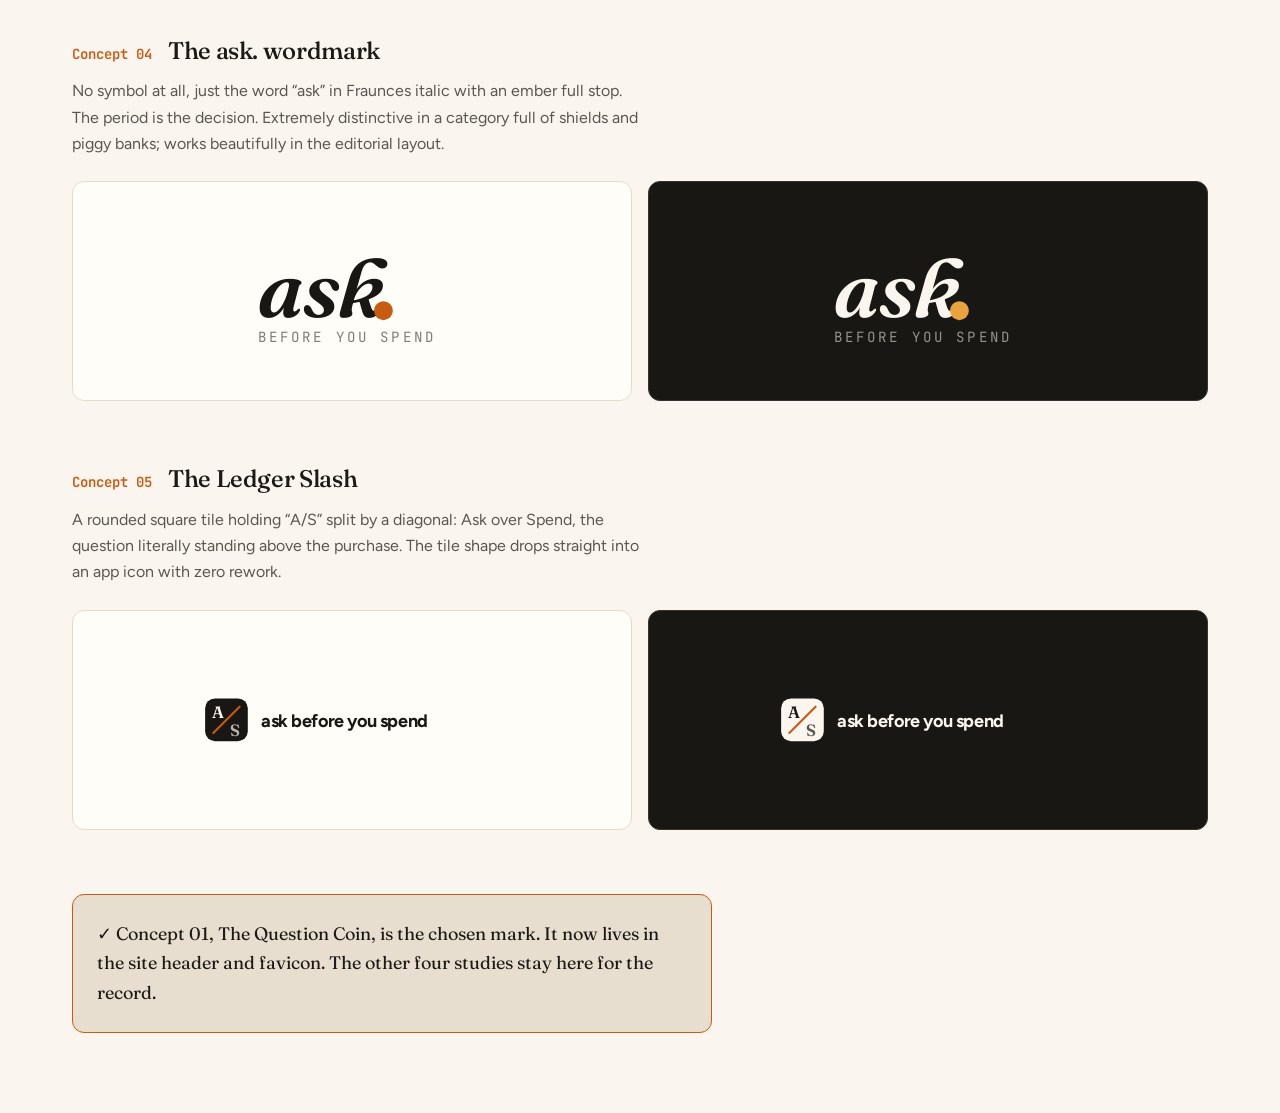
==== commit 13c9ef62: "Replace all em dashes with plain punctuation across site copy and comments" ====
--- a/logos.html
+++ b/logos.html
@@ -3,7 +3,7 @@
 <head>
   <meta charset="UTF-8">
   <meta name="viewport" content="width=device-width, initial-scale=1.0">
-  <title>Logo Studies — Ask Before You Spend</title>
+  <title>Logo Studies | Ask Before You Spend</title>
   <meta name="description" content="Five logo concepts for Ask Before You Spend. Pick your favourite.">
   <link rel="icon" href="data:image/svg+xml,%3Csvg xmlns='http://www.w3.org/2000/svg' viewBox='0 0 32 32'%3E%3Ccircle cx='16' cy='16' r='15' fill='%23191713'/%3E%3Ccircle cx='16' cy='16' r='10.5' fill='none' stroke='%23FAF6EF' stroke-opacity='0.4'/%3E%3Ctext x='16' y='22.5' font-family='Georgia,serif' font-size='17' font-weight='600' fill='%23E8A33D' text-anchor='middle'%3E%3F%3C/text%3E%3C/svg%3E">
   <link rel="preconnect" href="https://fonts.googleapis.com">
@@ -70,7 +70,7 @@
       <header class="logo-page-head">
         <p class="eyebrow">◆&nbsp;&nbsp;Logo studies</p>
         <h1>Five marks. Pick one.</h1>
-        <p>Each concept is shown on light and dark, at wordmark scale. All are hand-drawn SVG — whichever you choose gets refined into a full icon set (favicon, app icon, social).</p>
+        <p>Each concept is shown on light and dark, at wordmark scale. All are hand-drawn SVG. Whichever you choose gets refined into a full icon set (favicon, app icon, social).</p>
       </header>
 
       <!-- ================ CONCEPT 1 ================ -->
@@ -107,7 +107,7 @@
           <span class="concept-num">Concept 02</span>
           <h2>The Pause</h2>
         </div>
-        <p class="concept-why">Two upright bars — a pause button — with an ember diamond between them. The brand gesture is the moment of hesitation before buying. Quietest of the five; very “serious fintech.”</p>
+        <p class="concept-why">Two upright bars, a pause button, with an ember diamond between them. The brand gesture is the moment of hesitation before buying. Quietest of the five; very “serious fintech.”</p>
         <div class="tiles">
           <div class="tile tile-light">
             <svg viewBox="0 0 390 80" xmlns="http://www.w3.org/2000/svg" role="img" aria-label="Pause logo, light version">
@@ -134,7 +134,7 @@
           <span class="concept-num">Concept 03</span>
           <h2>The Speech Cheque</h2>
         </div>
-        <p class="concept-why">A speech bubble with a checkmark inside — the conversation and the approval in one shape. Friendliest of the set; suits the chat-first interface best.</p>
+        <p class="concept-why">A speech bubble with a checkmark inside: the conversation and the approval in one shape. Friendliest of the set; suits the chat-first interface best.</p>
         <div class="tiles">
           <div class="tile tile-light">
             <svg viewBox="0 0 390 80" xmlns="http://www.w3.org/2000/svg" role="img" aria-label="Speech Cheque logo, light version">
@@ -157,9 +157,9 @@
       <section class="concept">
         <div class="concept-head">
           <span class="concept-num">Concept 04</span>
-          <h2>ask. — the editorial wordmark</h2>
-        </div>
-        <p class="concept-why">No symbol at all — just the word “ask” in Fraunces italic with an ember full stop. The period is the decision. Extremely distinctive in a category full of shields and piggy banks; works beautifully in the editorial layout.</p>
+          <h2>The ask. wordmark</h2>
+        </div>
+        <p class="concept-why">No symbol at all, just the word “ask” in Fraunces italic with an ember full stop. The period is the decision. Extremely distinctive in a category full of shields and piggy banks; works beautifully in the editorial layout.</p>
         <div class="tiles">
           <div class="tile tile-light">
             <svg viewBox="95 0 140 80" style="width:min(220px,100%)" xmlns="http://www.w3.org/2000/svg" role="img" aria-label="ask. wordmark, light version">
@@ -184,7 +184,7 @@
           <span class="concept-num">Concept 05</span>
           <h2>The Ledger Slash</h2>
         </div>
-        <p class="concept-why">A rounded square tile holding “A/S” split by a diagonal — Ask over Spend, the question literally standing above the purchase. The tile shape drops straight into an app icon with zero rework.</p>
+        <p class="concept-why">A rounded square tile holding “A/S” split by a diagonal: Ask over Spend, the question literally standing above the purchase. The tile shape drops straight into an app icon with zero rework.</p>
         <div class="tiles">
           <div class="tile tile-light">
             <svg viewBox="0 0 390 80" xmlns="http://www.w3.org/2000/svg" role="img" aria-label="Ledger Slash logo, light version">
@@ -207,7 +207,7 @@
         </div>
       </section>
 
-      <p class="pick-note">✓ Concept 01 — The Question Coin — is the chosen mark. It now lives in the site header and favicon. The other four studies stay here for the record.</p>
+      <p class="pick-note">✓ Concept 01, The Question Coin, is the chosen mark. It now lives in the site header and favicon. The other four studies stay here for the record.</p>
     </div>
   </main>
 
--- a/css/styles.css
+++ b/css/styles.css
@@ -1,5 +1,5 @@
 /* ================================================================
-   ASK BEFORE YOU SPEND — design system
+   ASK BEFORE YOU SPEND: design system
    Editorial finance: cream + ink + one ember accent.
    Fraunces (display) · Figtree (body) · JetBrains Mono (money)
    ================================================================ */
@@ -10,7 +10,7 @@
   --ink-soft: #262320;
   --cream: #FAF6EF;
   --cream-raised: #F3EDE2;
-  --accent: #C75B12;          /* ember — the single brand accent */
+  --accent: #C75B12;          /* ember, the single brand accent */
   --accent-soft: #E8DECF;
   --text-primary: #1C1A16;
   --text-secondary: #5C574E;
@@ -231,13 +231,29 @@
   .nav-toggle { display: none; }
 }
 
-/* ---------- hero ---------- */
+/* ---------- hero: cinematic full-bleed photo ---------- */
 .hero {
-  background: var(--ink);
+  background: var(--ink); /* shows while the photo loads, and if it ever fails */
   color: var(--text-on-ink);
-  padding: var(--space-16) 0 var(--space-20);
+  padding: var(--space-20) 0 calc(var(--space-24) + 120px);
   position: relative;
   overflow: hidden;
+  text-align: center;
+}
+/* the photograph, with a warm scrim that keeps headline contrast
+   and melts the bottom edge into ink so the chat panel can overlap */
+.hero-bg {
+  position: absolute;
+  inset: 0;
+  background-image:
+    linear-gradient(to bottom,
+      rgba(25, 23, 19, 0.62) 0%,
+      rgba(25, 23, 19, 0.30) 38%,
+      rgba(25, 23, 19, 0.55) 72%,
+      var(--ink) 100%),
+    url("https://images.unsplash.com/photo-1470071459604-3b5ec3a7fe05?auto=format&fit=crop&w=2000&q=70");
+  background-size: cover;
+  background-position: center 30%;
 }
 /* faint grain so the ink doesn't feel flat */
 .hero::after, .section-ink::after {
@@ -248,22 +264,25 @@
   opacity: 0.35;
   background-image: url("data:image/svg+xml,%3Csvg xmlns='http://www.w3.org/2000/svg' width='120' height='120'%3E%3Cfilter id='n'%3E%3CfeTurbulence type='fractalNoise' baseFrequency='0.9' numOctaves='2'/%3E%3CfeColorMatrix values='0 0 0 0 0 0 0 0 0 0 0 0 0 0 0 0 0 0 0.04 0'/%3E%3C/filter%3E%3Crect width='120' height='120' filter='url(%23n)'/%3E%3C/svg%3E");
 }
-.hero-grid {
+.hero-inner {
   position: relative;
   z-index: 1;
-  display: grid;
-  gap: var(--space-12);
+  max-width: 780px;
 }
 @media (min-width: 980px) {
-  .hero { padding: var(--space-24) 0; }
-  .hero-grid { grid-template-columns: 1.05fr 0.95fr; align-items: center; gap: var(--space-16); }
-}
-.hero h1 { color: var(--cream); margin-top: var(--space-5); }
+  .hero { padding: calc(var(--space-24) + var(--space-8)) 0 calc(var(--space-24) + 160px); }
+}
+.hero h1 {
+  color: var(--cream);
+  margin-top: var(--space-5);
+  text-shadow: 0 2px 24px rgba(25, 23, 19, 0.45);
+}
 .hero-sub {
   font-size: var(--text-lg);
-  color: var(--text-on-ink-dim);
-  max-width: 44ch;
-  margin-top: var(--space-6);
+  color: rgba(250, 246, 239, 0.88);
+  max-width: 52ch;
+  margin: var(--space-6) auto 0;
+  text-shadow: 0 1px 12px rgba(25, 23, 19, 0.5);
 }
 .hero-sub em {
   font-family: var(--font-display);
@@ -273,11 +292,28 @@
 .hero-actions {
   display: flex;
   flex-wrap: wrap;
+  justify-content: center;
   gap: var(--space-4);
   margin-top: var(--space-8);
 }
 @media (max-width: 479px) {
   .hero-actions .btn { width: 100%; text-align: center; }
+}
+
+/* the demo panel rides up over the hero's melted bottom edge */
+.hero-demo {
+  position: relative;
+  z-index: 2;
+  margin-top: -120px; /* pulls the panel up over the photo's melted edge */
+  scroll-margin-top: 88px;
+}
+.hero-demo .chat-panel {
+  max-width: 760px;
+  margin: 0 auto;
+  box-shadow: 0 2px 6px rgba(0,0,0,0.25), 0 32px 80px rgba(25,23,19,0.35);
+}
+@media (min-width: 980px) {
+  .hero-demo { margin-top: -160px; }
 }
 
 /* ---------- chat demo ---------- */
@@ -408,10 +444,13 @@
 @keyframes pulse { 50% { opacity: 0.25; transform: translateY(-2px); } }
 
 /* ---------- sections ---------- */
-.section { padding: var(--space-16) 0; position: relative; }
+.section {
+  padding: var(--space-16) 0;
+  position: relative;
+  scroll-margin-top: 64px; /* keeps anchored headings clear of the sticky header */
+}
 @media (min-width: 768px) { .section { padding: var(--space-24) 0; } }
 .section-tight { padding-top: 0; }
-@media (min-width: 768px) { .section-tight { padding-top: 0; } }
 .section-cream { background: var(--cream); }
 .section-ink {
   background: var(--ink);
@@ -526,7 +565,7 @@
   font-weight: 600;
 }
 
-/* the mock app window — bank vars scoped here */
+/* the mock app window; bank vars scoped here */
 .app-mock {
   --brand: #1A2B4A;
   --brand-accent: #B08D2E;
@@ -537,7 +576,6 @@
   border-radius: 16px;
   overflow: hidden;
   box-shadow: 0 2px 6px rgba(0,0,0,0.25), 0 24px 60px rgba(0,0,0,0.35);
-  transition: --brand 0.3s;
 }
 .app-mock[data-bank="rbc"]       { --brand: #003168; --brand-accent: #FFBE00; }
 .app-mock[data-bank="td"]        { --brand: #00A650; --brand-accent: #1A1A1A; }
@@ -545,7 +583,7 @@
 .app-mock[data-bank="scotia"]    { --brand: #EC111A; --brand-accent: #1A1A1A; }
 .app-mock[data-bank="tangerine"] { --brand: #FF6600; --brand-accent: #1A1A1A; }
 .app-mock[data-bank="chase"]     { --brand: #117ACA; --brand-accent: #1A1A1A; }
-.app-mock[data-bank="cibc"]      { --brand: #C41F3E; --brand-accent: #6E2585; } /* purple is CIBC brand — the one sanctioned exception */
+.app-mock[data-bank="cibc"]      { --brand: #C41F3E; --brand-accent: #6E2585; } /* purple is CIBC brand, the one sanctioned exception */
 
 .mock-topbar {
   display: flex;
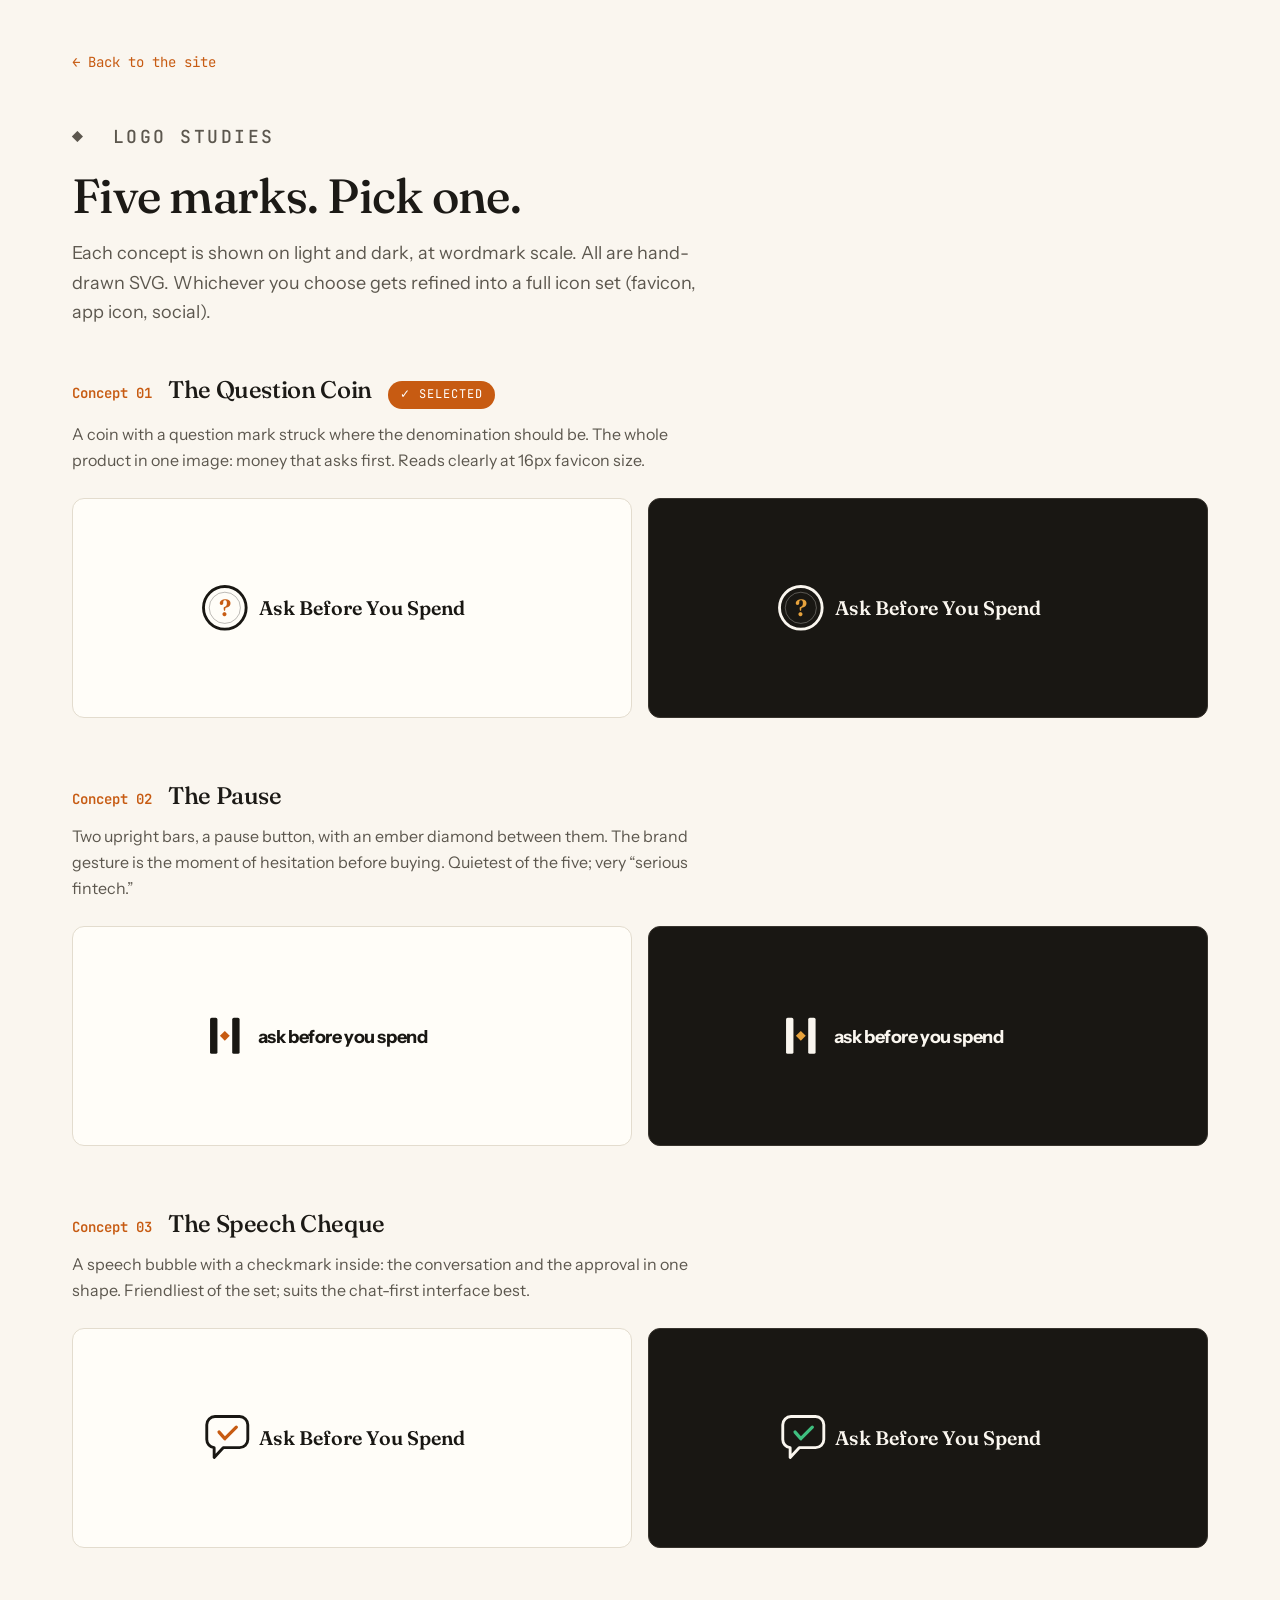
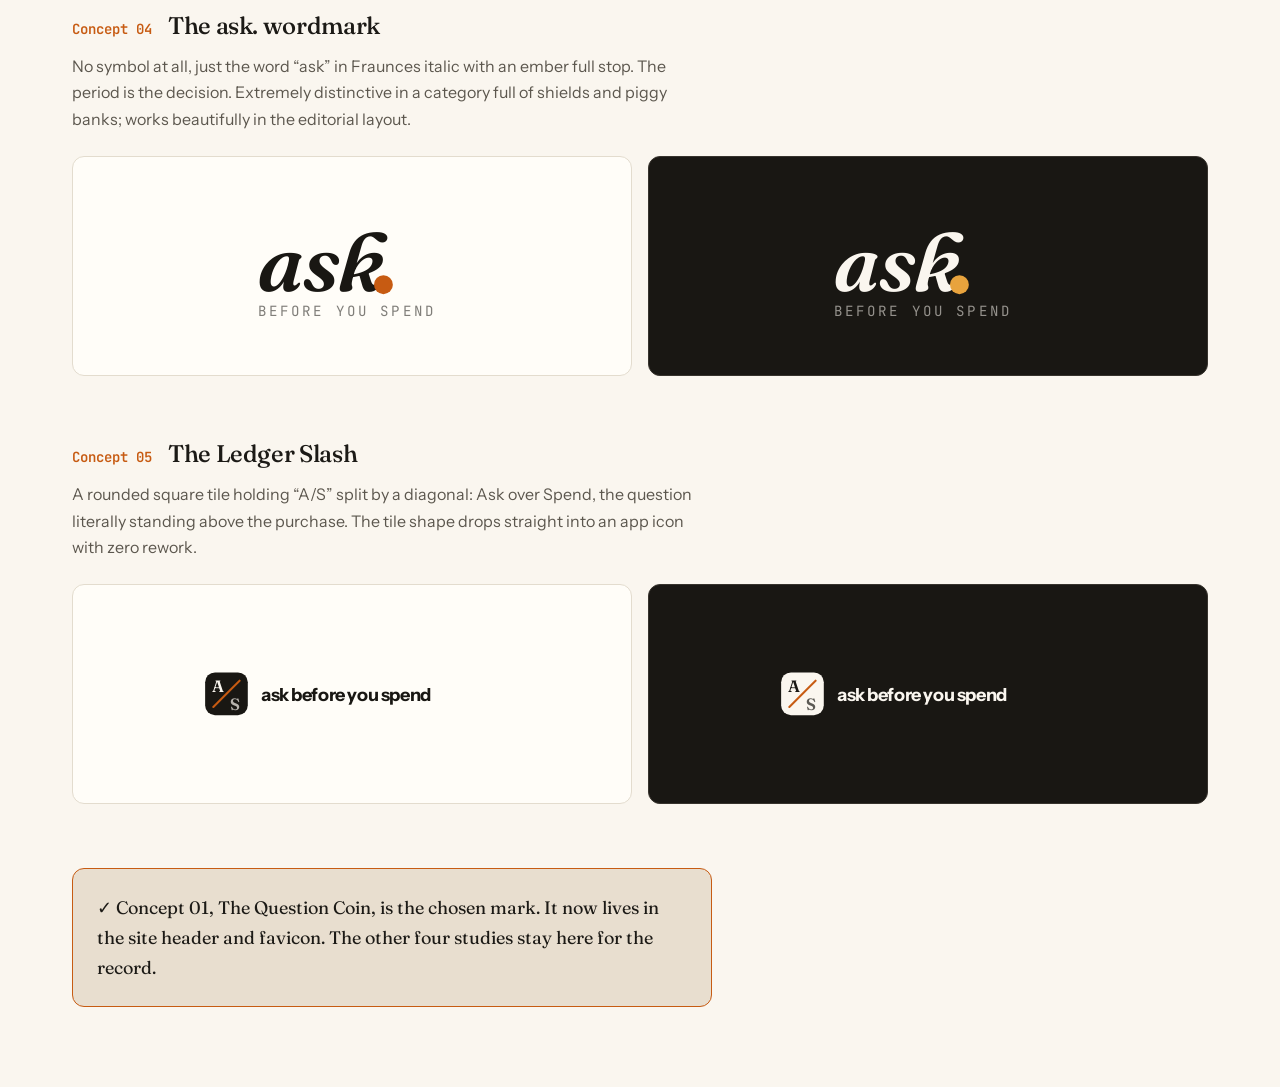
==== commit 6d614a77: "Major feature and design upgrade - Chat demo now accepts free-typed questions: parses the dollar   a" ====
--- a/logos.html
+++ b/logos.html
@@ -8,7 +8,7 @@
   <link rel="icon" href="data:image/svg+xml,%3Csvg xmlns='http://www.w3.org/2000/svg' viewBox='0 0 32 32'%3E%3Ccircle cx='16' cy='16' r='15' fill='%23191713'/%3E%3Ccircle cx='16' cy='16' r='10.5' fill='none' stroke='%23FAF6EF' stroke-opacity='0.4'/%3E%3Ctext x='16' y='22.5' font-family='Georgia,serif' font-size='17' font-weight='600' fill='%23E8A33D' text-anchor='middle'%3E%3F%3C/text%3E%3C/svg%3E">
   <link rel="preconnect" href="https://fonts.googleapis.com">
   <link rel="preconnect" href="https://fonts.gstatic.com" crossorigin>
-  <link href="https://fonts.googleapis.com/css2?family=Fraunces:opsz,wght@9..144,400;9..144,500;9..144,600&family=Figtree:wght@400;500;600;700&family=JetBrains+Mono:wght@400;500;600&display=swap" rel="stylesheet">
+  <link href="https://fonts.googleapis.com/css2?family=Fraunces:opsz,wght@9..144,400;9..144,500;9..144,600&family=Instrument+Sans:wght@400;500;600;700&family=JetBrains+Mono:wght@400;500;600&display=swap" rel="stylesheet">
   <link rel="stylesheet" href="css/styles.css">
   <style>
     /* page-local styles for the logo sheet */
@@ -114,7 +114,7 @@
               <rect x="22" y="18" width="9" height="44" rx="2" fill="currentColor"/>
               <rect x="49" y="18" width="9" height="44" rx="2" fill="currentColor"/>
               <path d="M40 34 L46 40 L40 46 L34 40 Z" fill="#C75B12"/>
-              <text x="80" y="49" font-family="Figtree, sans-serif" font-size="22" font-weight="700" letter-spacing="-0.5" fill="currentColor">ask before you spend</text>
+              <text x="80" y="49" font-family="Instrument Sans, sans-serif" font-size="22" font-weight="700" letter-spacing="-0.5" fill="currentColor">ask before you spend</text>
             </svg>
           </div>
           <div class="tile tile-dark">
@@ -122,7 +122,7 @@
               <rect x="22" y="18" width="9" height="44" rx="2" fill="currentColor"/>
               <rect x="49" y="18" width="9" height="44" rx="2" fill="currentColor"/>
               <path d="M40 34 L46 40 L40 46 L34 40 Z" fill="#E8A33D"/>
-              <text x="80" y="49" font-family="Figtree, sans-serif" font-size="22" font-weight="700" letter-spacing="-0.5" fill="currentColor">ask before you spend</text>
+              <text x="80" y="49" font-family="Instrument Sans, sans-serif" font-size="22" font-weight="700" letter-spacing="-0.5" fill="currentColor">ask before you spend</text>
             </svg>
           </div>
         </div>
@@ -192,7 +192,7 @@
               <text x="32" y="38" font-family="Fraunces, Georgia, serif" font-size="20" font-weight="600" fill="#FAF6EF" text-anchor="middle">A</text>
               <line x1="26" y1="56" x2="58" y2="24" stroke="#C75B12" stroke-width="2.5" stroke-linecap="round"/>
               <text x="52" y="60" font-family="Fraunces, Georgia, serif" font-size="20" font-weight="600" fill="#FAF6EF" text-anchor="middle" opacity="0.7">S</text>
-              <text x="84" y="49" font-family="Figtree, sans-serif" font-size="22" font-weight="700" letter-spacing="-0.5" fill="currentColor">ask before you spend</text>
+              <text x="84" y="49" font-family="Instrument Sans, sans-serif" font-size="22" font-weight="700" letter-spacing="-0.5" fill="currentColor">ask before you spend</text>
             </svg>
           </div>
           <div class="tile tile-dark">
@@ -201,7 +201,7 @@
               <text x="32" y="38" font-family="Fraunces, Georgia, serif" font-size="20" font-weight="600" fill="#191713" text-anchor="middle">A</text>
               <line x1="26" y1="56" x2="58" y2="24" stroke="#C75B12" stroke-width="2.5" stroke-linecap="round"/>
               <text x="52" y="60" font-family="Fraunces, Georgia, serif" font-size="20" font-weight="600" fill="#191713" text-anchor="middle" opacity="0.7">S</text>
-              <text x="84" y="49" font-family="Figtree, sans-serif" font-size="22" font-weight="700" letter-spacing="-0.5" fill="currentColor">ask before you spend</text>
+              <text x="84" y="49" font-family="Instrument Sans, sans-serif" font-size="22" font-weight="700" letter-spacing="-0.5" fill="currentColor">ask before you spend</text>
             </svg>
           </div>
         </div>
--- a/css/styles.css
+++ b/css/styles.css
@@ -44,7 +44,7 @@
 
   /* fonts */
   --font-display: "Fraunces", Georgia, serif;
-  --font-body: "Figtree", -apple-system, "Segoe UI", sans-serif;
+  --font-body: "Instrument Sans", -apple-system, "Segoe UI", sans-serif;
   --font-mono: "JetBrains Mono", "SF Mono", monospace;
 }
 
@@ -104,7 +104,7 @@
   color: var(--accent);
   margin-bottom: var(--space-4);
 }
-.kicker-light { color: #E89A5B; }
+.kicker-light { color: color-mix(in srgb, var(--accent) 55%, #FAF6EF); }
 
 .lede {
   font-size: var(--text-lg);
@@ -245,13 +245,15 @@
 .hero-bg {
   position: absolute;
   inset: 0;
+  transform: scale(1.12); /* headroom so parallax never shows edges */
+  will-change: transform;
   background-image:
     linear-gradient(to bottom,
       rgba(25, 23, 19, 0.62) 0%,
       rgba(25, 23, 19, 0.30) 38%,
       rgba(25, 23, 19, 0.55) 72%,
       var(--ink) 100%),
-    url("https://images.unsplash.com/photo-1470071459604-3b5ec3a7fe05?auto=format&fit=crop&w=2000&q=70");
+    url("../assets/hero-highlands.jpg");
   background-size: cover;
   background-position: center 30%;
 }
@@ -393,39 +395,76 @@
 }
 @keyframes blink { 50% { opacity: 0; } }
 
+/* the answer prints like a thermal receipt */
 .msg-ai {
   align-self: flex-start;
-  background: rgba(250, 246, 239, 0.05);
-  border: 1px solid var(--border-ink);
-  border-radius: 14px 14px 14px 4px;
-  padding: var(--space-4) var(--space-5);
+  background: #FFFDF8;
+  color: var(--text-primary);
+  border-radius: 3px 3px 0 0;
+  padding: var(--space-5) var(--space-5) var(--space-6);
   width: 100%;
+  position: relative;
+  box-shadow: 0 10px 30px rgba(0, 0, 0, 0.4);
+  margin-bottom: 10px;
+}
+.msg-ai::after {
+  /* perforated tear-off edge */
+  content: "";
+  position: absolute;
+  left: 0; right: 0; bottom: -7px;
+  height: 8px;
+  background: radial-gradient(circle at 7px -3px, transparent 6px, #FFFDF8 6.5px);
+  background-size: 14px 8px;
+  background-repeat: repeat-x;
+}
+.receipt-head {
+  font-family: var(--font-mono);
+  font-size: var(--text-xs);
+  letter-spacing: 0.14em;
+  text-transform: uppercase;
+  color: var(--text-muted);
+  text-align: center;
+  border-bottom: 1px dashed #D8CFBD;
+  padding-bottom: var(--space-3);
+  margin-bottom: var(--space-4);
 }
 .verdict {
-  font-family: var(--font-display);
-  font-size: var(--text-xl);
-  font-weight: 600;
-  margin-bottom: var(--space-3);
-}
-.verdict-yes { color: var(--success-bright); }
-.verdict-wait { color: #E8A33D; }
+  display: inline-block;
+  font-family: var(--font-body);
+  font-size: var(--text-base);
+  font-weight: 700;
+  text-transform: uppercase;
+  letter-spacing: 0.05em;
+  border: 2.5px solid currentColor;
+  border-radius: 6px;
+  padding: 4px 14px;
+  transform: rotate(-2.5deg);
+  margin-bottom: var(--space-4);
+  animation: stamp 0.3s cubic-bezier(0.2, 1.6, 0.5, 1) both;
+}
+@keyframes stamp {
+  from { opacity: 0; transform: rotate(-2.5deg) scale(1.6); }
+  to   { opacity: 1; transform: rotate(-2.5deg) scale(1); }
+}
+.verdict-yes { color: var(--success); }
+.verdict-wait { color: #A66A10; }
 .math-rows { list-style: none; margin: 0 0 var(--space-3); }
 .math-rows li {
   display: flex;
   justify-content: space-between;
   gap: var(--space-4);
   font-size: var(--text-sm);
-  color: var(--text-on-ink-dim);
+  color: var(--text-secondary);
   padding: 5px 0;
-  border-bottom: 1px dashed var(--border-ink);
+  border-bottom: 1px dashed #D8CFBD;
 }
 .math-rows li:last-child { border-bottom: none; }
-.math-rows .amt { font-family: var(--font-mono); color: var(--text-on-ink); white-space: nowrap; }
-.math-rows .row-total { font-weight: 600; }
-.math-rows .row-total .amt { color: var(--success-bright); }
-.math-rows .row-total .amt.amt-neg { color: #E8A33D; }
-.math-rows .amt-neg { color: #D98E6B; }
-.ai-note { font-size: var(--text-sm); color: var(--text-on-ink-dim); }
+.math-rows .amt { font-family: var(--font-mono); color: var(--text-primary); white-space: nowrap; }
+.math-rows .row-total { font-weight: 600; color: var(--text-primary); }
+.math-rows .row-total .amt { color: var(--success); }
+.math-rows .row-total .amt.amt-neg { color: #A66A10; }
+.math-rows .amt-neg { color: #B34E0F; }
+.ai-note { font-size: var(--text-sm); color: var(--text-secondary); }
 
 .msg-enter { animation: rise 0.45s ease both; }
 @keyframes rise {
@@ -773,8 +812,8 @@
 }
 
 /* ---------- reveals ---------- */
-.reveal { opacity: 0; transform: translateY(16px); transition: opacity 0.6s ease, transform 0.6s ease; }
-.reveal.in { opacity: 1; transform: none; }
+.js .reveal { opacity: 0; transform: translateY(16px); transition: opacity 0.6s ease, transform 0.6s ease; }
+.js .reveal.in { opacity: 1; transform: none; }
 .d1 { transition-delay: 0.12s; }
 .d2 { transition-delay: 0.24s; }
 .d3 { transition-delay: 0.36s; }
@@ -784,3 +823,188 @@
   .reveal { opacity: 1; transform: none; transition: none; }
   .msg-enter, .thinking span, .msg-user .caret { animation: none; }
 }
+
+/* ================================================================
+   ADDITIONS: mist, ask form, ghost numerals, manifesto,
+   leak finder, site-wide bank theming
+   ================================================================ */
+
+/* ---------- hero mist (parallax fog layer) ---------- */
+.hero-mist {
+  position: absolute;
+  inset: -20% -10%;
+  pointer-events: none;
+  background:
+    radial-gradient(42% 30% at 24% 62%, rgba(250, 246, 239, 0.13), transparent 70%),
+    radial-gradient(50% 34% at 76% 44%, rgba(250, 246, 239, 0.09), transparent 70%),
+    radial-gradient(60% 40% at 50% 82%, rgba(250, 246, 239, 0.07), transparent 70%);
+  filter: blur(26px);
+  animation: mist-drift 26s ease-in-out infinite alternate;
+  will-change: transform;
+}
+@keyframes mist-drift {
+  from { transform: translateY(var(--mist-y, 0px)) translateX(-2.5%); }
+  to   { transform: translateY(var(--mist-y, 0px)) translateX(2.5%); }
+}
+
+/* ---------- ask-your-own form ---------- */
+.ask-form {
+  display: flex;
+  gap: var(--space-2);
+  padding: var(--space-4) var(--space-5) var(--space-5);
+  border-top: 1px solid var(--border-ink);
+}
+.ask-input {
+  flex: 1;
+  min-width: 0;
+  background: rgba(250, 246, 239, 0.06);
+  border: 1px solid var(--border-ink);
+  border-radius: 8px;
+  padding: 11px 14px;
+  color: var(--text-on-ink);
+  font-family: var(--font-body);
+  font-size: var(--text-base); /* 16px stops iOS zoom-on-focus */
+  transition: border-color 0.15s ease;
+}
+.ask-input::placeholder { color: var(--text-muted); }
+.ask-input:focus {
+  outline: 2px solid var(--accent);
+  outline-offset: 0;
+  border-color: transparent;
+}
+.ask-btn {
+  background: var(--accent);
+  color: #fff;
+  padding: 11px 22px;
+  flex-shrink: 0;
+}
+.ask-btn:hover { background: color-mix(in srgb, var(--accent) 82%, black); }
+
+/* ---------- ghost numerals behind numbered sections ---------- */
+.has-ghost::before {
+  content: attr(data-ghost);
+  position: absolute;
+  top: var(--space-6);
+  right: -0.04em;
+  font-family: var(--font-display);
+  font-size: clamp(9rem, 24vw, 19rem);
+  font-weight: 600;
+  line-height: 0.8;
+  color: rgba(25, 23, 19, 0.05);
+  pointer-events: none;
+  user-select: none;
+}
+.section-ink.has-ghost::before { color: rgba(250, 246, 239, 0.05); }
+.has-ghost > .container { position: relative; z-index: 1; }
+
+/* ---------- manifesto ---------- */
+.manifesto {
+  padding: var(--space-24) 0;
+  text-align: center;
+}
+@media (min-width: 768px) { .manifesto { padding: calc(var(--space-24) + var(--space-12)) 0; } }
+.manifesto-mark {
+  color: var(--accent);
+  font-size: var(--text-lg);
+  margin-bottom: var(--space-8);
+}
+.manifesto-quote {
+  font-family: var(--font-display);
+  font-style: italic;
+  font-weight: 500;
+  font-size: clamp(1.75rem, 4.5vw, 3rem);
+  line-height: 1.3;
+  letter-spacing: -0.01em;
+  color: var(--text-primary);
+  max-width: 24ch;
+  margin: 0 auto;
+}
+
+/* ---------- leak finder report card ---------- */
+.leak-report {
+  background: #FFFDF8;
+  border: 1px solid var(--border);
+  border-radius: 12px;
+  padding: var(--space-6);
+  box-shadow: 0 1px 3px rgba(0,0,0,0.06), 0 16px 40px rgba(0,0,0,0.07);
+}
+.leak-report-head {
+  display: flex;
+  justify-content: space-between;
+  align-items: baseline;
+  gap: var(--space-4);
+  font-family: var(--font-mono);
+  font-size: var(--text-sm);
+  padding-bottom: var(--space-4);
+  border-bottom: 1px solid var(--border);
+}
+.leak-title { font-weight: 600; color: var(--text-primary); }
+.leak-count { color: var(--accent); font-weight: 600; white-space: nowrap; }
+.leak-list { list-style: none; }
+.leak-list li {
+  display: flex;
+  justify-content: space-between;
+  align-items: baseline;
+  gap: var(--space-4);
+  padding: var(--space-4) 0;
+  border-bottom: 1px dashed var(--border);
+}
+.leak-list strong {
+  display: block;
+  font-weight: 600;
+  color: var(--text-primary);
+}
+.leak-list li > div > span {
+  font-size: var(--text-sm);
+  color: var(--text-muted);
+}
+.leak-amt {
+  font-family: var(--font-mono);
+  font-weight: 600;
+  font-size: var(--text-sm);
+  color: #B34E0F;
+  white-space: nowrap;
+}
+.leak-total {
+  display: flex;
+  justify-content: space-between;
+  align-items: center;
+  gap: var(--space-4);
+  padding-top: var(--space-5);
+  font-weight: 600;
+}
+.leak-total-amt {
+  font-family: var(--font-mono);
+  font-size: var(--text-2xl);
+  color: var(--success);
+  letter-spacing: -0.02em;
+}
+.leak-note {
+  margin-top: var(--space-4);
+  font-family: var(--font-display);
+  font-style: italic;
+  color: var(--text-secondary);
+}
+.leak-stage {
+  margin-top: var(--space-6);
+  color: var(--accent);
+  font-weight: 600;
+}
+
+/* ---------- site-wide bank theming ----------
+   Picking a bank re-tints the whole site's accent, not just the
+   mockup. Values are each bank's primary brand color, chosen for
+   contrast on cream. */
+html[data-bank="rbc"]       { --accent: #003168; }
+html[data-bank="td"]        { --accent: #00843D; } /* TD green, darkened for cream contrast */
+html[data-bank="bmo"]       { --accent: #0079C1; }
+html[data-bank="scotia"]    { --accent: #D31118; }
+html[data-bank="tangerine"] { --accent: #E85D00; } /* Tangerine orange, darkened for contrast */
+html[data-bank="chase"]     { --accent: #117ACA; }
+html[data-bank="cibc"]      { --accent: #C41F3E; }
+
+@media (prefers-reduced-motion: reduce) {
+  .hero-mist { animation: none; }
+  .hero-bg, .hero-mist { transform: none !important; }
+  .verdict { animation: none; }
+}
